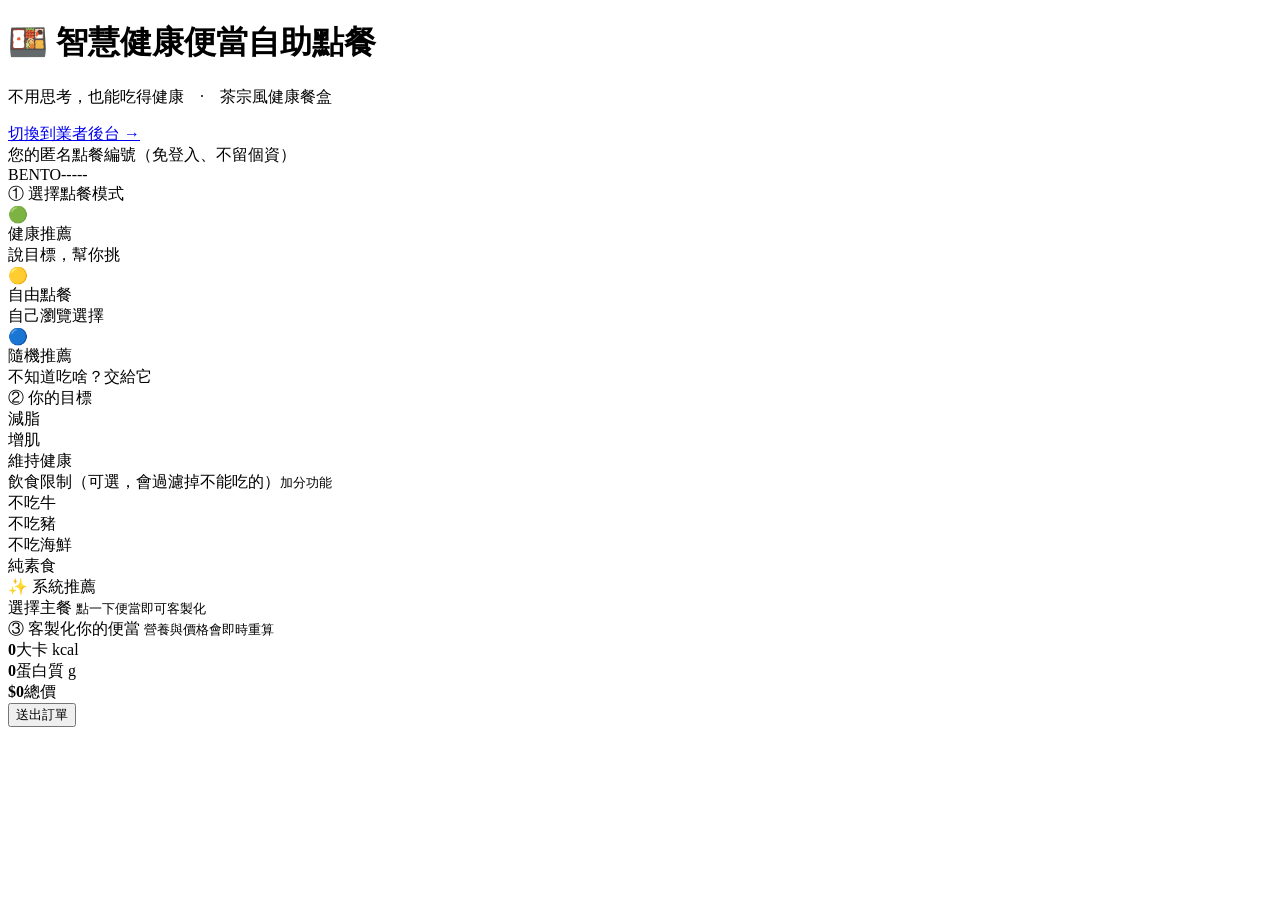
==== index.html @ 1f2e0de6 "Add files via upload" ====
<!DOCTYPE html>
<html lang="zh-Hant">
<head>
<meta charset="utf-8">
<meta name="viewport" content="width=device-width, initial-scale=1">
<title>智慧健康便當｜自助點餐</title>
<link rel="stylesheet" href="css/style.css">
</head>
<body>
<header class="top">
  <h1>🍱 智慧健康便當自助點餐</h1>
  <p>不用思考，也能吃得健康　·　茶宗風健康餐盒</p>
  <div style="margin-top:6px"><a class="navlink" href="admin.html">切換到業者後台 →</a></div>
</header>

<div class="wrap">

  <!-- 匿名 ID -->
  <div class="idbar">
    <div>
      <div class="idlabel">您的匿名點餐編號（免登入、不留個資）</div>
      <div class="idval" id="anonId">BENTO-----</div>
    </div>
    <div class="qr" title="掃碼即用"></div>
  </div>

  <!-- 選模式 -->
  <div class="section-title">① 選擇點餐模式</div>
  <div class="modes">
    <div class="mode-card" data-mode="health">
      <div class="emoji">🟢</div><div class="mname">健康推薦</div>
      <div class="mdesc">說目標，幫你挑</div>
    </div>
    <div class="mode-card" data-mode="free">
      <div class="emoji">🟡</div><div class="mname">自由點餐</div>
      <div class="mdesc">自己瀏覽選擇</div>
    </div>
    <div class="mode-card" data-mode="random">
      <div class="emoji">🔵</div><div class="mname">隨機推薦</div>
      <div class="mdesc">不知道吃啥？交給它</div>
    </div>
  </div>

  <!-- 健康推薦：選目標 -->
  <div id="goalPanel" class="hidden">
    <div class="section-title">② 你的目標</div>
    <div class="chips" id="goalChips">
      <div class="chip" data-goal="cut">減脂</div>
      <div class="chip" data-goal="bulk">增肌</div>
      <div class="chip" data-goal="maintain">維持健康</div>
    </div>
    <div class="section-title">飲食限制（可選，會過濾掉不能吃的）<small>加分功能</small></div>
    <div class="chips" id="filterChips">
      <div class="chip filter" data-ex="牛肉">不吃牛</div>
      <div class="chip filter" data-ex="豬肉">不吃豬</div>
      <div class="chip filter" data-ex="海鮮">不吃海鮮</div>
      <div class="chip filter" data-veg="1">純素食</div>
    </div>
  </div>

  <!-- 推薦結果 -->
  <div id="recoResult" class="hidden">
    <div class="section-title">✨ 系統推薦</div>
    <div id="recoBox"></div>
  </div>

  <!-- 便當清單（自由點餐）-->
  <div id="listResult" class="hidden">
    <div class="section-title">選擇主餐 <small>點一下便當即可客製化</small></div>
    <div class="grid" id="mealGrid"></div>
  </div>

  <!-- 客製化 -->
  <div id="customPanel" class="hidden">
    <div class="section-title">③ 客製化你的便當 <small>營養與價格會即時重算</small></div>
    <div class="custom" id="customBody"></div>
  </div>

</div>

<!-- 即時營養重算條 -->
<div class="live hidden" id="liveBar">
  <div class="stat"><b id="lvKcal">0</b><span>大卡 kcal</span></div>
  <div class="stat"><b id="lvProtein">0</b><span>蛋白質 g</span></div>
  <div class="stat"><b id="lvPrice">$0</b><span>總價</span></div>
  <button class="btn" id="orderBtn">送出訂單</button>
</div>

<div class="toast" id="toast"></div>

<script src="js/data.js"></script>
<script src="js/app.js"></script>
</body>
</html>
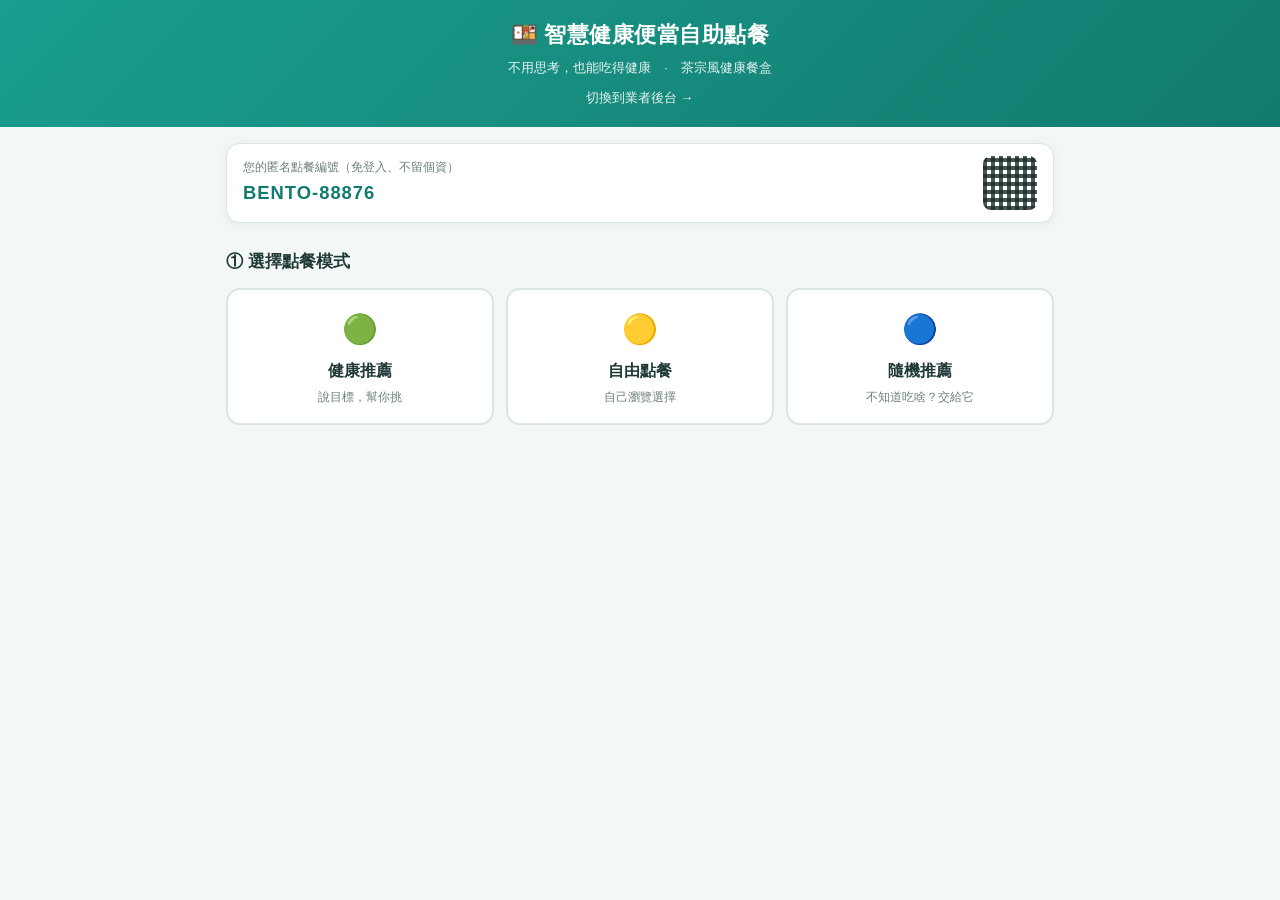
==== commit 21059610: "Add files via upload" ====
--- a/index.html
+++ b/index.html
@@ -4,7 +4,7 @@
 <meta charset="utf-8">
 <meta name="viewport" content="width=device-width, initial-scale=1">
 <title>智慧健康便當｜自助點餐</title>
-<link rel="stylesheet" href="css/style.css">
+<link rel="stylesheet" href="style.css">
 </head>
 <body>
 <header class="top">
@@ -88,7 +88,7 @@
 
 <div class="toast" id="toast"></div>
 
-<script src="js/data.js"></script>
-<script src="js/app.js"></script>
+<script src="data.js"></script>
+<script src="app.js"></script>
 </body>
 </html>
--- a/style.css
+++ b/style.css
@@ -0,0 +1,173 @@
+/* ===== 智慧健康便當自助點餐系統 — 樣式 ===== */
+:root {
+  --teal:      #1a9e8f;
+  --teal-dark: #127a6e;
+  --mint:      #e7f6f3;
+  --mint-2:    #d3ede8;
+  --ink:       #1f3a36;
+  --gray:      #6b807c;
+  --line:      #d9e6e3;
+  --card:      #ffffff;
+  --bg:        #f3f8f7;
+  --amber:     #e8a13a;
+  --blue:      #3b82c4;
+  --green:     #2fa35a;
+  --danger:    #d9534f;
+  --shadow:    0 2px 10px rgba(20, 90, 80, .08);
+  --radius:    14px;
+}
+* { box-sizing: border-box; }
+body {
+  margin: 0;
+  font-family: "Microsoft JhengHei", "PingFang TC", "Segoe UI", sans-serif;
+  background: var(--bg);
+  color: var(--ink);
+  line-height: 1.6;
+}
+.wrap { max-width: 860px; margin: 0 auto; padding: 0 16px 60px; }
+
+/* 頂部 */
+header.top {
+  background: linear-gradient(135deg, var(--teal), var(--teal-dark));
+  color: #fff; padding: 18px 16px; text-align: center;
+}
+header.top h1 { margin: 0; font-size: 1.35rem; letter-spacing: .5px; }
+header.top p  { margin: 4px 0 0; font-size: .82rem; opacity: .9; }
+
+/* 匿名 ID 條 */
+.idbar {
+  display: flex; align-items: center; justify-content: space-between;
+  background: var(--card); border: 1px solid var(--line);
+  border-radius: var(--radius); box-shadow: var(--shadow);
+  padding: 12px 16px; margin: 16px 0;
+}
+.idbar .idlabel { font-size: .78rem; color: var(--gray); }
+.idbar .idval   { font-size: 1.15rem; font-weight: 700; color: var(--teal-dark); letter-spacing: 1px; }
+.qr {
+  width: 54px; height: 54px; border-radius: 8px;
+  background:
+    repeating-linear-gradient(90deg, var(--ink) 0 4px, transparent 4px 8px),
+    repeating-linear-gradient(0deg, var(--ink) 0 4px, #fff 4px 8px);
+  background-blend-mode: multiply; opacity: .85; flex: none;
+}
+
+/* 區塊標題 */
+.section-title { font-size: 1.05rem; font-weight: 700; margin: 26px 0 12px; display: flex; align-items: center; gap: 8px; }
+.section-title small { font-weight: 400; color: var(--gray); font-size: .78rem; }
+
+/* 模式卡 */
+.modes { display: grid; grid-template-columns: repeat(3, 1fr); gap: 12px; }
+.mode-card {
+  background: var(--card); border: 2px solid var(--line); border-radius: var(--radius);
+  padding: 16px 12px; text-align: center; cursor: pointer; transition: .15s;
+}
+.mode-card:hover { border-color: var(--teal); transform: translateY(-2px); box-shadow: var(--shadow); }
+.mode-card.active { border-color: var(--teal); background: var(--mint); }
+.mode-card .emoji { font-size: 1.8rem; }
+.mode-card .mname { font-weight: 700; margin-top: 6px; }
+.mode-card .mdesc { font-size: .74rem; color: var(--gray); margin-top: 4px; }
+
+/* 目標選擇 chips */
+.chips { display: flex; flex-wrap: wrap; gap: 10px; margin: 6px 0 4px; }
+.chip {
+  border: 1.5px solid var(--line); background: #fff; color: var(--ink);
+  border-radius: 999px; padding: 8px 16px; cursor: pointer; font-size: .9rem; transition: .12s;
+}
+.chip:hover { border-color: var(--teal); }
+.chip.active { background: var(--teal); color: #fff; border-color: var(--teal); }
+.chip.filter.active { background: var(--amber); border-color: var(--amber); }
+
+/* 便當卡 */
+.grid { display: grid; grid-template-columns: repeat(2, 1fr); gap: 12px; }
+.meal {
+  background: var(--card); border: 1px solid var(--line); border-radius: var(--radius);
+  box-shadow: var(--shadow); padding: 14px; cursor: pointer; transition: .15s; position: relative;
+}
+.meal:hover { transform: translateY(-2px); border-color: var(--teal); }
+.meal .thumb { font-size: 2.2rem; }
+.meal .mtitle { font-weight: 700; margin: 4px 0 2px; }
+.meal .men { font-size: .72rem; color: var(--gray); }
+.meal .nutri { display: flex; gap: 10px; margin-top: 8px; font-size: .8rem; flex-wrap: wrap; }
+.meal .badge { background: var(--mint); color: var(--teal-dark); border-radius: 6px; padding: 2px 8px; font-weight: 600; }
+.meal .price { position: absolute; top: 12px; right: 14px; font-weight: 800; color: var(--teal-dark); }
+.meal .tag { display: inline-block; font-size: .68rem; background: #f0f4f3; color: var(--gray); border-radius: 5px; padding: 1px 7px; margin-right: 4px; }
+.meal.reco { border: 2px solid var(--teal); }
+.meal .recoflag { position: absolute; top: -10px; left: 12px; background: var(--teal); color: #fff; font-size: .7rem; padding: 2px 10px; border-radius: 999px; }
+
+/* 推薦結果框 */
+.reco-box {
+  background: linear-gradient(135deg, var(--mint), #fff);
+  border: 2px solid var(--teal); border-radius: var(--radius); padding: 18px; margin-top: 8px;
+}
+.reco-box .why { color: var(--teal-dark); font-weight: 600; margin: 8px 0 0; }
+.formula {
+  font-size: .74rem; color: var(--gray); background: #f0f6f5; border-radius: 8px;
+  padding: 8px 10px; margin-top: 10px; font-family: Consolas, monospace;
+}
+
+/* 客製化面板 */
+.custom { background: var(--card); border: 1px solid var(--line); border-radius: var(--radius); box-shadow: var(--shadow); padding: 18px; }
+.custom h3 { margin: 0 0 4px; font-size: 1.1rem; }
+.opt-group { margin: 14px 0; }
+.opt-group > .lbl { font-weight: 700; font-size: .9rem; margin-bottom: 8px; }
+.opt { display: flex; align-items: center; gap: 8px; }
+
+/* 即時營養重算條（亮點）*/
+.live {
+  position: sticky; bottom: 0; margin-top: 18px;
+  background: var(--ink); color: #fff; border-radius: var(--radius);
+  padding: 14px 18px; display: flex; align-items: center; justify-content: space-between; gap: 12px;
+  box-shadow: 0 -4px 16px rgba(0,0,0,.18);
+}
+.live .stat { text-align: center; }
+.live .stat b { display: block; font-size: 1.15rem; }
+.live .stat span { font-size: .7rem; opacity: .8; }
+.live .flash { animation: flash .5s; }
+@keyframes flash { 0% { color: #ffe08a; } 100% { color: #fff; } }
+
+/* 按鈕 */
+.btn {
+  background: var(--teal); color: #fff; border: none; border-radius: 10px;
+  padding: 11px 20px; font-size: .95rem; font-weight: 700; cursor: pointer; transition: .12s;
+}
+.btn:hover { background: var(--teal-dark); }
+.btn.ghost { background: #fff; color: var(--teal-dark); border: 1.5px solid var(--teal); }
+.btn.sm { padding: 6px 12px; font-size: .82rem; }
+.btn.danger { background: var(--danger); }
+.btn.block { width: 100%; margin-top: 10px; }
+
+/* 提示 / toast */
+.toast {
+  position: fixed; left: 50%; bottom: 90px; transform: translateX(-50%);
+  background: var(--ink); color: #fff; padding: 12px 22px; border-radius: 999px;
+  box-shadow: 0 4px 16px rgba(0,0,0,.25); opacity: 0; pointer-events: none; transition: .3s; z-index: 50;
+}
+.toast.show { opacity: 1; bottom: 100px; }
+
+.hidden { display: none !important; }
+.muted { color: var(--gray); font-size: .82rem; }
+.center { text-align: center; }
+.navlink { color: #fff; font-size: .8rem; text-decoration: none; opacity: .9; }
+
+/* ===== 後台 ===== */
+.stat-grid { display: grid; grid-template-columns: repeat(4, 1fr); gap: 12px; }
+.stat-tile { background: var(--card); border: 1px solid var(--line); border-radius: var(--radius); box-shadow: var(--shadow); padding: 16px; text-align: center; }
+.stat-tile b { display: block; font-size: 1.6rem; color: var(--teal-dark); }
+.stat-tile span { font-size: .78rem; color: var(--gray); }
+.bar-row { display: flex; align-items: center; gap: 10px; margin: 8px 0; }
+.bar-row .bl { width: 130px; font-size: .85rem; flex: none; }
+.bar-track { flex: 1; background: #eef4f3; border-radius: 6px; height: 20px; overflow: hidden; }
+.bar-fill { height: 100%; background: linear-gradient(90deg, var(--teal), var(--teal-dark)); border-radius: 6px; transition: width .5s; }
+.bar-row .bv { width: 44px; text-align: right; font-size: .82rem; font-weight: 600; }
+table.admin { width: 100%; border-collapse: collapse; background: var(--card); border-radius: var(--radius); overflow: hidden; box-shadow: var(--shadow); }
+table.admin th, table.admin td { padding: 10px 12px; text-align: left; border-bottom: 1px solid var(--line); font-size: .88rem; }
+table.admin th { background: var(--mint); color: var(--teal-dark); }
+.switch { cursor: pointer; font-weight: 700; }
+.switch.on { color: var(--green); }
+.switch.off { color: var(--gray); }
+
+@media (max-width: 560px) {
+  .modes { grid-template-columns: 1fr; }
+  .grid { grid-template-columns: 1fr; }
+  .stat-grid { grid-template-columns: repeat(2, 1fr); }
+}
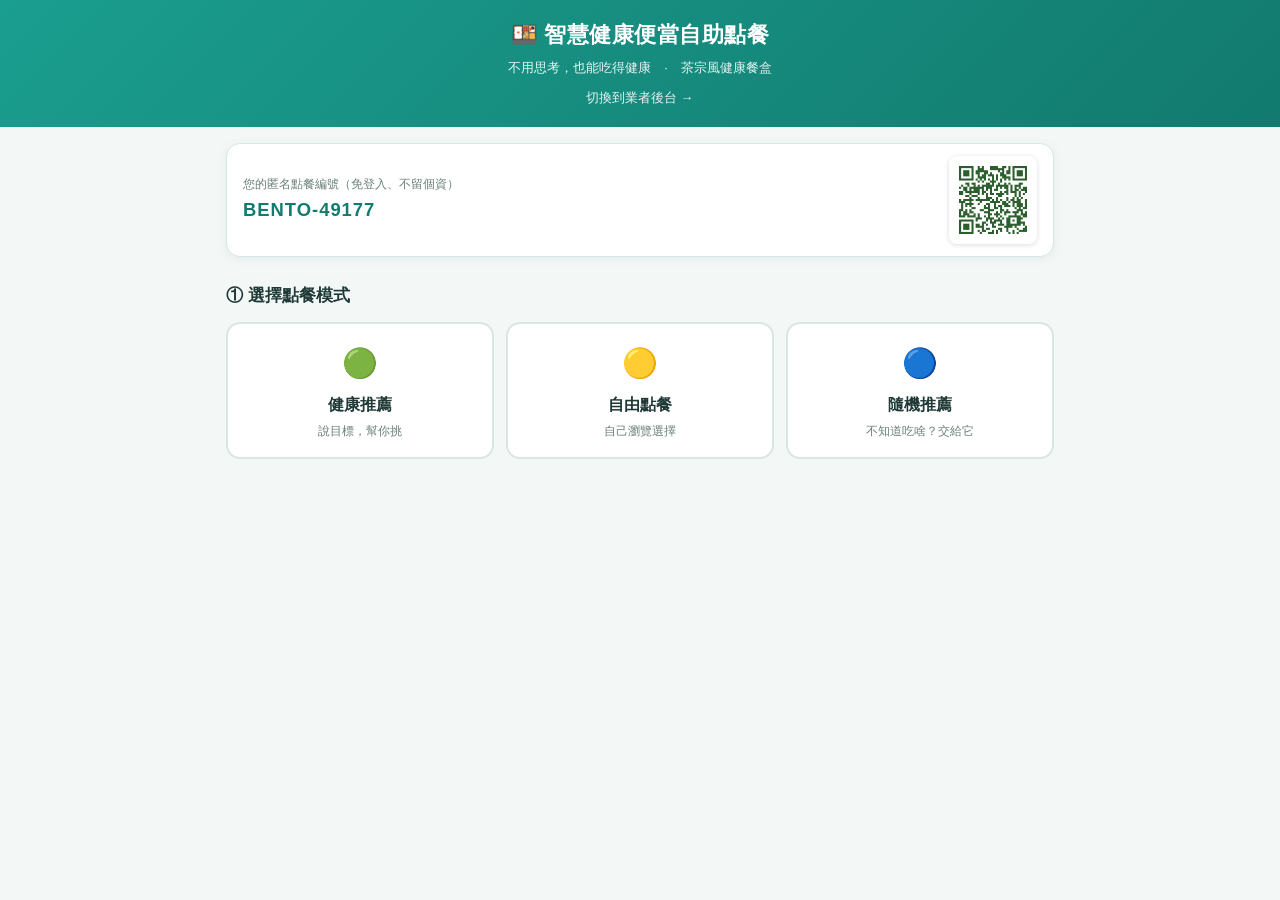
==== commit 0869b60b: "Add files via upload" ====
--- a/index.html
+++ b/index.html
@@ -21,7 +21,7 @@
       <div class="idlabel">您的匿名點餐編號（免登入、不留個資）</div>
       <div class="idval" id="anonId">BENTO-----</div>
     </div>
-    <div class="qr" title="掃碼即用"></div>
+    <img class="qrimg" src="qrcode.png" alt="掃碼即用" title="手機掃碼即可點餐">
   </div>
 
   <!-- 選模式 -->
@@ -49,7 +49,15 @@
       <div class="chip" data-goal="bulk">增肌</div>
       <div class="chip" data-goal="maintain">維持健康</div>
     </div>
-    <div class="section-title">飲食限制（可選，會過濾掉不能吃的）<small>加分功能</small></div>
+    <div class="section-title">預算上限（可選）<small>硬性篩選 · 先排除超出預算的便當</small></div>
+    <div class="chips" id="budgetChips">
+      <div class="chip budget active" data-budget="0">不限</div>
+      <div class="chip budget" data-budget="100">$100 以內</div>
+      <div class="chip budget" data-budget="120">$120 以內</div>
+      <div class="chip budget" data-budget="140">$140 以內</div>
+    </div>
+
+    <div class="section-title">飲食限制（可選，會過濾掉不能吃的）<small>硬性篩選 · 過敏原／忌口</small></div>
     <div class="chips" id="filterChips">
       <div class="chip filter" data-ex="牛肉">不吃牛</div>
       <div class="chip filter" data-ex="豬肉">不吃豬</div>
--- a/style.css
+++ b/style.css
@@ -49,6 +49,12 @@
     repeating-linear-gradient(90deg, var(--ink) 0 4px, transparent 4px 8px),
     repeating-linear-gradient(0deg, var(--ink) 0 4px, #fff 4px 8px);
   background-blend-mode: multiply; opacity: .85; flex: none;
+}
+/* 真實 QR code（掃了會回到本點餐頁）*/
+.qrimg {
+  width: 88px; height: 88px; flex: none; border-radius: 8px;
+  background: #fff; padding: 4px; box-sizing: border-box;
+  box-shadow: 0 1px 5px rgba(0, 0, 0, .14);
 }
 
 /* 區塊標題 */
